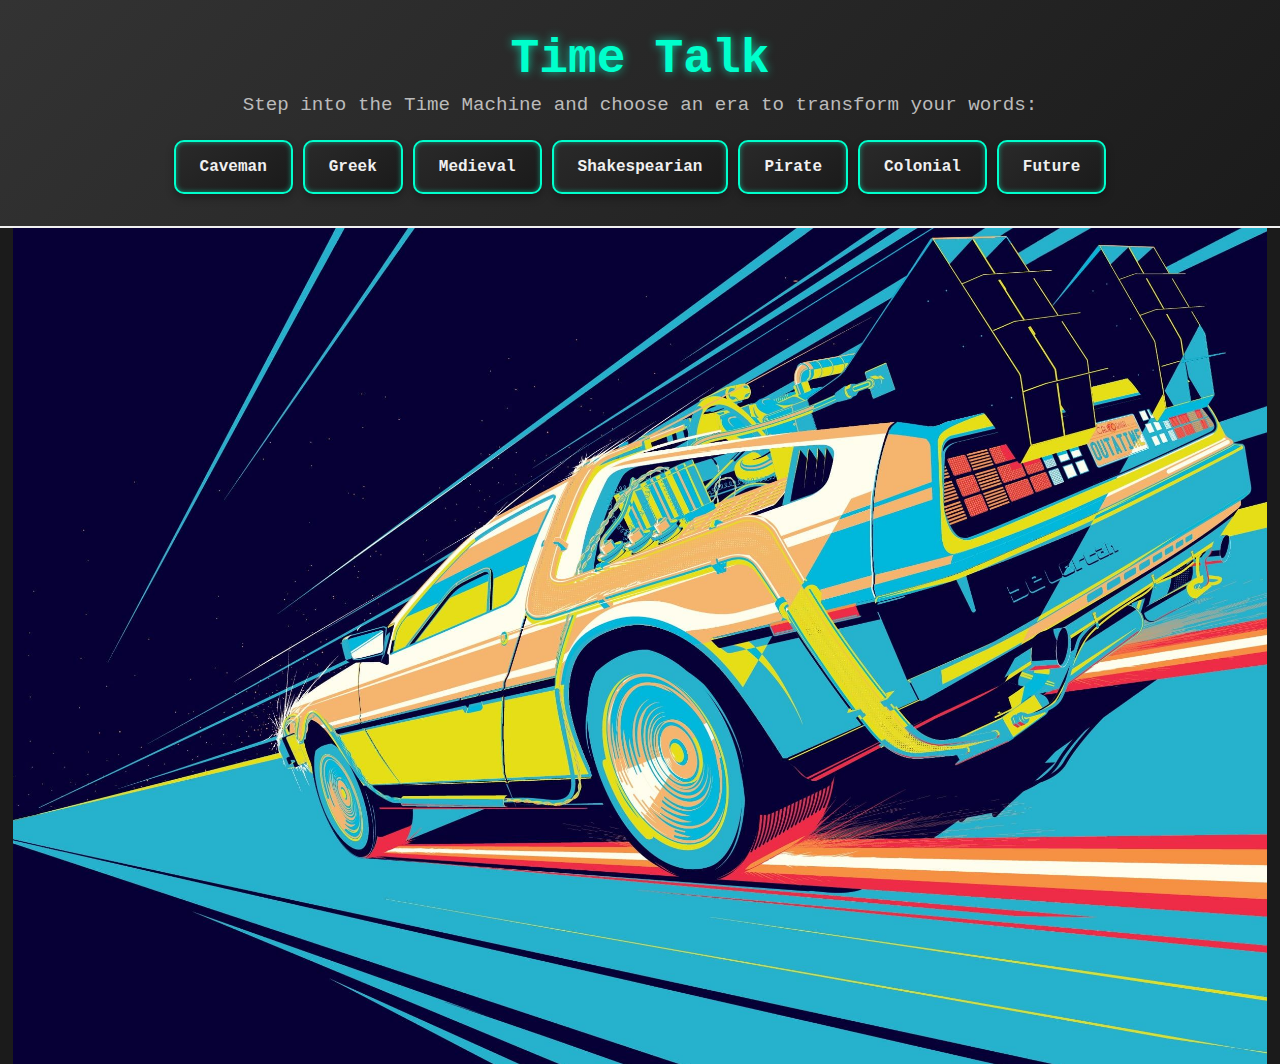
==== frontend/index.html @ 8420163e "fixing links" ====
<!DOCTYPE html>
<html lang="en">
<head>
    <meta charset="UTF-8">
    <meta name="viewport" content="width=device-width, initial-scale=1.0">
    <title>Time Talk</title>
    <link rel="stylesheet" href="Home.css">
</head>
<body>

    <!-- Header with Buttons for Each Time Period -->
    <header>
        <h1><a href="index.html" class="home-link">Time Talk</a></h1>    
        <p>Step into the Time Machine and choose an era to transform your words:</p>
        <div class="button-container">
            <a href="./src/Dialects/Caveman/caveman.html" class="period-button">Caveman</a>
            <a href="./src/Dialects/Greek/greek.html" class="period-button">Greek</a>
            <a href="./src/Dialects/Medieval/medieval.html" class="period-button">Medieval</a>
            <a href="./src/Dialects/Shakespearian/shakespearian.html" class="period-button">Shakespearian</a>
            <a href="./src/Dialects/Pirate/pirate.html" class="period-button">Pirate</a>
            <a href="./src/Dialects/Colonial/colonial.html" class="period-button">Colonial</a>
            <a href="./src/Dialects/Future/future.html" class="period-button">Future</a>
        </div>
    </header>

    <section id="slideshow">
        <div class="slideshow-container">
            <img id="slideshow-image" src="./src/photos/home.jpg" alt="Slideshow Image">
        </div>
    </section>

    <script>
// Array of images
const images = [
    "photos/caveman.jpg",
    "photos/greek.jpg",
    "photos/medieval.avif",
    "photos/shakespearian.jpg",
    "photos/pirate.avif",
    "photos/colonial.webp",
    "photos/modern.webp",
    "photos/future.webp"
];

let currentIndex = 0;

// Fade in the first image on page load
window.addEventListener("load", () => {
    const slideshowImage = document.getElementById("slideshow-image");
    slideshowImage.style.opacity = 1; // Trigger initial fade-in on load
});

function updateSlideshow() {
    const slideshowImage = document.getElementById("slideshow-image");

    if (slideshowImage) {
        // Fade out the current image
        slideshowImage.style.opacity = 0;

        // After fade-out, update the image source and fade in
        setTimeout(() => {
            slideshowImage.src = images[currentIndex];
            slideshowImage.alt = `Image of ${images[currentIndex].split('/').pop().split('.')[0]}`;
            slideshowImage.style.opacity = 1;

            // Move to the next image
            currentIndex = (currentIndex + 1) % images.length;
        }, 1500); // Wait for fade-out before changing the image
    }
}

// Run the update function every 4 seconds
setInterval(updateSlideshow, 4000);
    </script>
</html>
---- frontend/Home.css ----
/* Universal Reset */
* {
    margin: 0;
    padding: 0;
    box-sizing: border-box;
}

/* Body Styling */
body {
    font-family: 'Courier New', Courier, monospace;
    background-color: #1b1b1b;
    color: #f0f0f0;
    text-align: center;
    display: flex;
    flex-direction: column;
    align-items: center;
    min-height: 100vh;
}

/* Header Styling */
header {
    padding: 2rem;
    border-bottom: 2px solid #f0f0f0;
    background: linear-gradient(135deg, #333, #1b1b1b);
    width: 100%;
    text-align: center;
}

h1 {
    font-size: 3rem;
    margin-bottom: 0.5rem;
    color: #00ffcc;
    text-shadow: 0 0 10px rgba(0, 255, 204, 0.7);
}

p {
    font-size: 1.2rem;
    margin-bottom: 1.5rem;
    color: #bbb;
}

.home-link {
    text-decoration: none;
    color: inherit; /* Matches the current text color */
}

.home-link:hover {
    color: #00ffcc; /* Optional hover effect */
}

/* Button Container */
.button-container {
    display: flex;
    flex-wrap: wrap;
    gap: 10px;
    justify-content: center;
}

/* Time Period Button Styling */
.period-button {
    padding: 1rem 1.5rem;
    font-size: 1rem;
    font-weight: bold;
    color: #f0f0f0;
    text-decoration: none;
    border-radius: 10px;
    background: linear-gradient(145deg, #2a2a2a, #1a1a1a);
    border: 2px solid #00ffcc;
    transition: all 0.3s ease-in-out;
    box-shadow: 0 4px 8px rgba(0, 0, 0, 0.3), inset 0 0 5px rgba(0, 255, 204, 0.5);
}

/* Button Hover Effect */
.period-button:hover {
    background: #00ffcc;
    color: #1b1b1b;
    box-shadow: 0 4px 12px rgba(0, 255, 204, 0.7), inset 0 0 8px rgba(0, 0, 0, 0.5);
    transform: translateY(-2px);
}

/* Button Active Effect */
.period-button:active {
    transform: translateY(2px);
    box-shadow: 0 2px 6px rgba(0, 0, 0, 0.4), inset 0 0 5px rgba(0, 255, 204, 0.5);
}

/* Time Machine Animation */
@keyframes pulse {
    0%, 100% {
        text-shadow: 0 0 10px rgba(0, 255, 204, 0.7);
    }
    50% {
        text-shadow: 0 0 20px rgba(0, 255, 204, 1);
    }
}

h1 {
    animation: pulse 1.5s infinite;
}

/* Slideshow Container */
/* Slideshow Container */
#slideshow {
    display: flex;
    flex-direction: column;
    align-items: center;
    justify-content: center;
    text-align: center;
    color: #f0f0f0;
    height: 100%; /* Full viewport height */
    background-color: #1b1b1b;
}

#slideshow h2 {
    font-size: 2rem;
    margin-bottom: 1rem;
    text-shadow: 0 0 8px rgba(0, 255, 204, 0.7);
}

.slideshow-container {
    position: relative;
    width: 98vw;  /* Full viewport width */
    height: calc(100vh - 4rem); /* Adjust to fill most of the screen */
    overflow: hidden;
    display: flex;
    justify-content: center;
    align-items: center;
}

#slideshow-image {
    width: 100vw;  /* Stretch image to full width of the screen */
    height: auto;  /* Maintain aspect ratio */
    transition: opacity 1.5s ease-in-out; /* Smooth fade transition */
    opacity: 0;
}
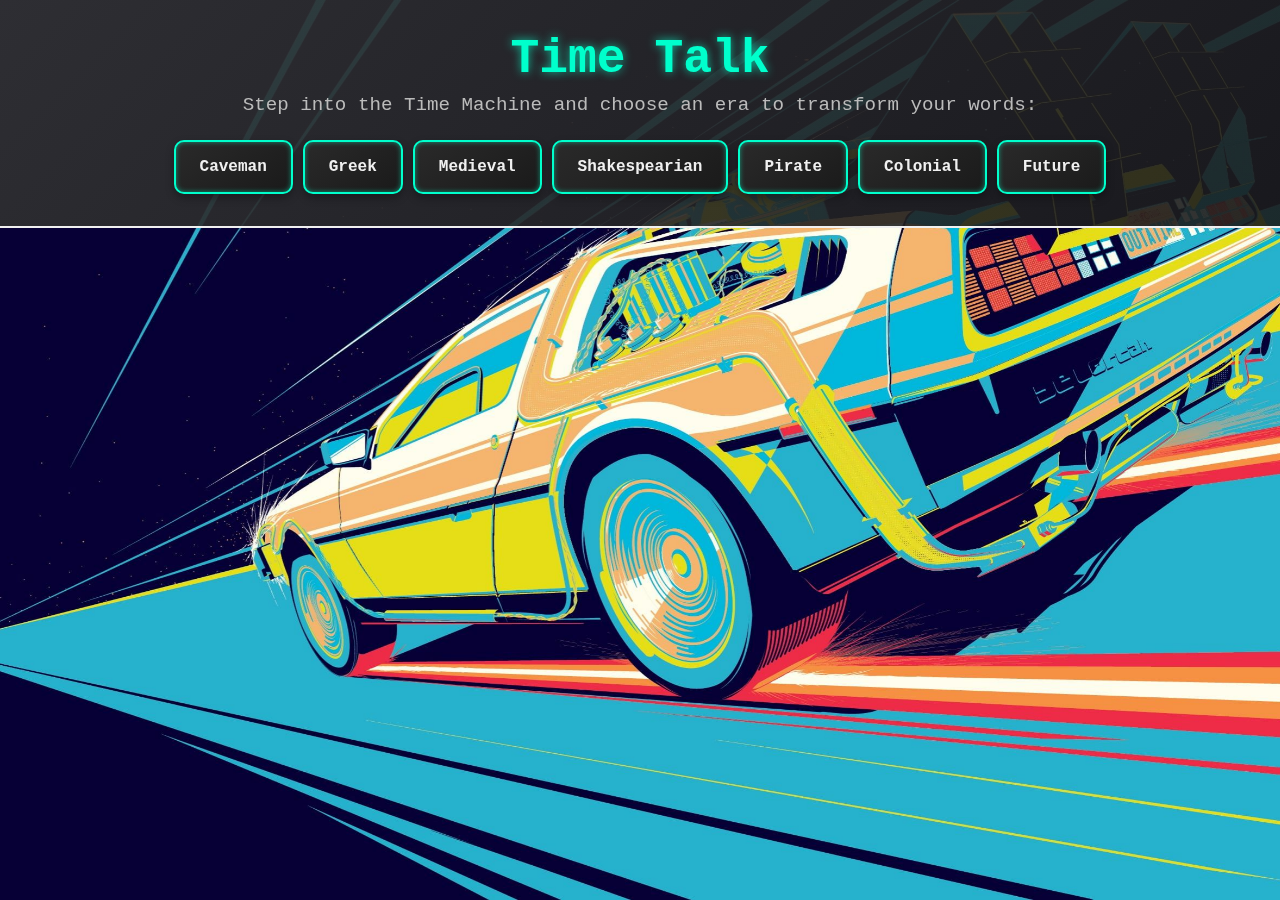
==== commit b3789016: "finishing html touches" ====
--- a/frontend/index.html
+++ b/frontend/index.html
@@ -7,69 +7,65 @@
     <link rel="stylesheet" href="Home.css">
 </head>
 <body>
-
-    <!-- Header with Buttons for Each Time Period -->
-    <header>
-        <h1><a href="index.html" class="home-link">Time Talk</a></h1>    
-        <p>Step into the Time Machine and choose an era to transform your words:</p>
-        <div class="button-container">
-            <a href="./src/Dialects/Caveman/caveman.html" class="period-button">Caveman</a>
-            <a href="./src/Dialects/Greek/greek.html" class="period-button">Greek</a>
-            <a href="./src/Dialects/Medieval/medieval.html" class="period-button">Medieval</a>
-            <a href="./src/Dialects/Shakespearian/shakespearian.html" class="period-button">Shakespearian</a>
-            <a href="./src/Dialects/Pirate/pirate.html" class="period-button">Pirate</a>
-            <a href="./src/Dialects/Colonial/colonial.html" class="period-button">Colonial</a>
-            <a href="./src/Dialects/Future/future.html" class="period-button">Future</a>
-        </div>
-    </header>
-
-    <section id="slideshow">
+    <div id="slideshow">
         <div class="slideshow-container">
             <img id="slideshow-image" src="./src/photos/home.jpg" alt="Slideshow Image">
         </div>
-    </section>
+    </div>
+    
+    <div class="content-wrapper">
+        <header>
+            <h1><a href="./index.html" class="home-link">Time Talk</a></h1>    
+            <p>Step into the Time Machine and choose an era to transform your words:</p>
+            <div class="button-container">
+                <a href="./src/Dialects/Caveman/caveman.html" class="period-button">Caveman</a>
+                <a href="./src/Dialects/Greek/greek.html" class="period-button">Greek</a>
+                <a href="./src/Dialects/Medieval/medieval.html" class="period-button">Medieval</a>
+                <a href="./src/Dialects/Shakespearian/shakespearian.html" class="period-button">Shakespearian</a>
+                <a href="./src/Dialects/Pirate/pirate.html" class="period-button">Pirate</a>
+                <a href="./src/Dialects/Colonial/colonial.html" class="period-button">Colonial</a>
+                <a href="./src/Dialects/Future/future.html" class="period-button">Future</a>
+            </div>
+        </header>
+    </div>
 
     <script>
-// Array of images
-const images = [
-    "photos/caveman.jpg",
-    "photos/greek.jpg",
-    "photos/medieval.avif",
-    "photos/shakespearian.jpg",
-    "photos/pirate.avif",
-    "photos/colonial.webp",
-    "photos/modern.webp",
-    "photos/future.webp"
-];
+        // Array of images
+        const images = [
+            "./src/photos/caveman.jpg",
+            "./src/photos/greek.jpg",
+            "./src/photos/medieval.avif",
+            "./src/photos/shakespearian.jpg",
+            "./src/photos/pirate.avif",
+            "./src/photos/colonial.webp",
+            "./src/photos/modern.webp",
+            "./src/photos/future.webp"
+        ];
 
-let currentIndex = 0;
+        let currentIndex = 0;
 
-// Fade in the first image on page load
-window.addEventListener("load", () => {
-    const slideshowImage = document.getElementById("slideshow-image");
-    slideshowImage.style.opacity = 1; // Trigger initial fade-in on load
-});
+        // Fade in the first image on page load
+        window.addEventListener("load", () => {
+            const slideshowImage = document.getElementById("slideshow-image");
+            slideshowImage.style.opacity = 1;
+        });
 
-function updateSlideshow() {
-    const slideshowImage = document.getElementById("slideshow-image");
+        function updateSlideshow() {
+            const slideshowImage = document.getElementById("slideshow-image");
 
-    if (slideshowImage) {
-        // Fade out the current image
-        slideshowImage.style.opacity = 0;
+            if (slideshowImage) {
+                slideshowImage.style.opacity = 0;
 
-        // After fade-out, update the image source and fade in
-        setTimeout(() => {
-            slideshowImage.src = images[currentIndex];
-            slideshowImage.alt = `Image of ${images[currentIndex].split('/').pop().split('.')[0]}`;
-            slideshowImage.style.opacity = 1;
+                setTimeout(() => {
+                    slideshowImage.src = images[currentIndex];
+                    slideshowImage.alt = `Image of ${images[currentIndex].split('/').pop().split('.')[0]}`;
+                    slideshowImage.style.opacity = 1;
+                    currentIndex = (currentIndex + 1) % images.length;
+                }, 1500);
+            }
+        }
 
-            // Move to the next image
-            currentIndex = (currentIndex + 1) % images.length;
-        }, 1500); // Wait for fade-out before changing the image
-    }
-}
-
-// Run the update function every 4 seconds
-setInterval(updateSlideshow, 4000);
+        setInterval(updateSlideshow, 4000);
     </script>
+</body>
 </html>--- a/frontend/Home.css
+++ b/frontend/Home.css
@@ -8,20 +8,28 @@
 /* Body Styling */
 body {
     font-family: 'Courier New', Courier, monospace;
-    background-color: #1b1b1b;
     color: #f0f0f0;
     text-align: center;
-    display: flex;
-    flex-direction: column;
-    align-items: center;
-    min-height: 100vh;
+    margin: 0;
+    padding: 0;
+    overflow: hidden;
+    width: 100vw;
+    height: 100vh;
+    position: relative;
+}
+
+/* Content Wrapper */
+.content-wrapper {
+    position: relative;
+    z-index: 2;
+    width: 100%;
 }
 
 /* Header Styling */
 header {
     padding: 2rem;
     border-bottom: 2px solid #f0f0f0;
-    background: linear-gradient(135deg, #333, #1b1b1b);
+    background: linear-gradient(135deg, rgba(51, 51, 51, 0.9), rgba(27, 27, 27, 0.9));
     width: 100%;
     text-align: center;
 }
@@ -31,6 +39,7 @@
     margin-bottom: 0.5rem;
     color: #00ffcc;
     text-shadow: 0 0 10px rgba(0, 255, 204, 0.7);
+    animation: pulse 1.5s infinite;
 }
 
 p {
@@ -41,11 +50,11 @@
 
 .home-link {
     text-decoration: none;
-    color: inherit; /* Matches the current text color */
+    color: inherit;
 }
 
 .home-link:hover {
-    color: #00ffcc; /* Optional hover effect */
+    color: #00ffcc;
 }
 
 /* Button Container */
@@ -68,6 +77,7 @@
     border: 2px solid #00ffcc;
     transition: all 0.3s ease-in-out;
     box-shadow: 0 4px 8px rgba(0, 0, 0, 0.3), inset 0 0 5px rgba(0, 255, 204, 0.5);
+    cursor: pointer;
 }
 
 /* Button Hover Effect */
@@ -94,42 +104,39 @@
     }
 }
 
-h1 {
-    animation: pulse 1.5s infinite;
-}
-
-/* Slideshow Container */
 /* Slideshow Container */
 #slideshow {
-    display: flex;
-    flex-direction: column;
-    align-items: center;
-    justify-content: center;
-    text-align: center;
-    color: #f0f0f0;
-    height: 100%; /* Full viewport height */
-    background-color: #1b1b1b;
-}
-
-#slideshow h2 {
-    font-size: 2rem;
-    margin-bottom: 1rem;
-    text-shadow: 0 0 8px rgba(0, 255, 204, 0.7);
+    position: fixed;
+    top: 0;
+    left: 0;
+    right: 0;
+    bottom: 0;
+    width: 100vw;
+    height: 100vh;
+    margin: 0;
+    padding: 0;
+    z-index: 1;
 }
 
 .slideshow-container {
-    position: relative;
-    width: 98vw;  /* Full viewport width */
-    height: calc(100vh - 4rem); /* Adjust to fill most of the screen */
-    overflow: hidden;
-    display: flex;
-    justify-content: center;
-    align-items: center;
+    position: absolute;
+    top: 0;
+    left: 0;
+    width: 100vw;
+    height: 100vh;
+    margin: 0;
+    padding: 0;
 }
 
 #slideshow-image {
-    width: 100vw;  /* Stretch image to full width of the screen */
-    height: auto;  /* Maintain aspect ratio */
-    transition: opacity 1.5s ease-in-out; /* Smooth fade transition */
+    position: absolute;
+    top: 0;
+    left: 0;
+    width: 100vw;
+    height: 100vh;
+    object-fit: cover;
+    transition: opacity 1.5s ease-in-out;
     opacity: 0;
-}
+    margin: 0;
+    padding: 0;
+}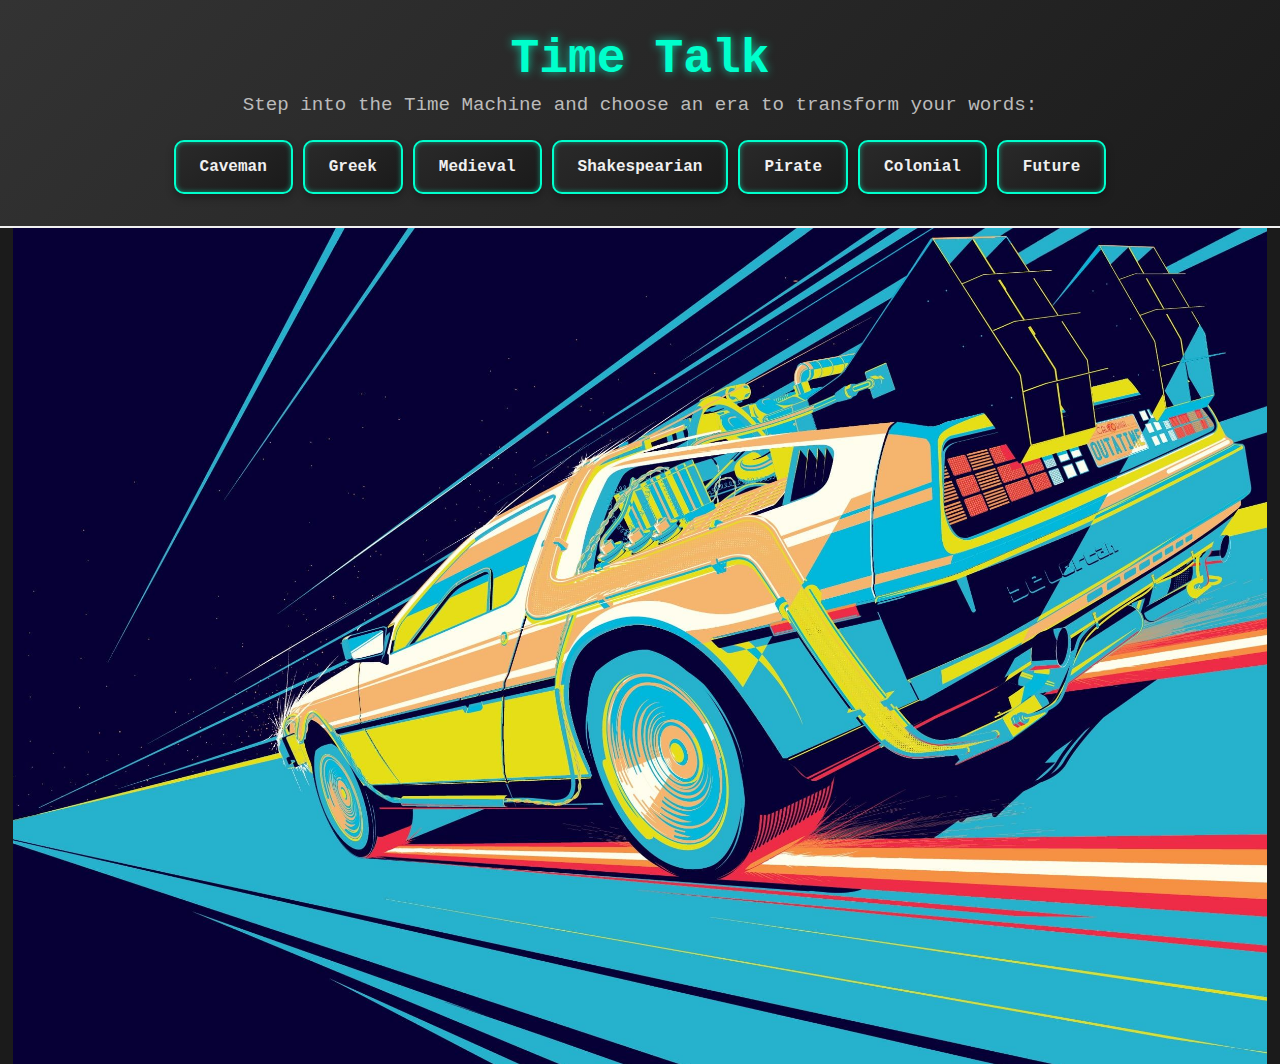
==== commit d3ea27fe: "undoing html changes" ====
--- a/frontend/index.html
+++ b/frontend/index.html
@@ -7,65 +7,69 @@
     <link rel="stylesheet" href="Home.css">
 </head>
 <body>
-    <div id="slideshow">
+
+    <!-- Header with Buttons for Each Time Period -->
+    <header>
+        <h1><a href="./index.html" class="home-link">Time Talk</a></h1>    
+        <p>Step into the Time Machine and choose an era to transform your words:</p>
+        <div class="button-container">
+            <a href="./src/Dialects/Caveman/caveman.html" class="period-button">Caveman</a>
+            <a href="./src/Dialects/Greek/greek.html" class="period-button">Greek</a>
+            <a href="./src/Dialects/Medieval/medieval.html" class="period-button">Medieval</a>
+            <a href="./src/Dialects/Shakespearian/shakespearian.html" class="period-button">Shakespearian</a>
+            <a href="./src/Dialects/Pirate/pirate.html" class="period-button">Pirate</a>
+            <a href="./src/Dialects/Colonial/colonial.html" class="period-button">Colonial</a>
+            <a href="./src/Dialects/Future/future.html" class="period-button">Future</a>
+        </div>
+    </header>
+
+    <section id="slideshow">
         <div class="slideshow-container">
             <img id="slideshow-image" src="./src/photos/home.jpg" alt="Slideshow Image">
         </div>
-    </div>
-    
-    <div class="content-wrapper">
-        <header>
-            <h1><a href="./index.html" class="home-link">Time Talk</a></h1>    
-            <p>Step into the Time Machine and choose an era to transform your words:</p>
-            <div class="button-container">
-                <a href="./src/Dialects/Caveman/caveman.html" class="period-button">Caveman</a>
-                <a href="./src/Dialects/Greek/greek.html" class="period-button">Greek</a>
-                <a href="./src/Dialects/Medieval/medieval.html" class="period-button">Medieval</a>
-                <a href="./src/Dialects/Shakespearian/shakespearian.html" class="period-button">Shakespearian</a>
-                <a href="./src/Dialects/Pirate/pirate.html" class="period-button">Pirate</a>
-                <a href="./src/Dialects/Colonial/colonial.html" class="period-button">Colonial</a>
-                <a href="./src/Dialects/Future/future.html" class="period-button">Future</a>
-            </div>
-        </header>
-    </div>
+    </section>
 
     <script>
-        // Array of images
-        const images = [
-            "./src/photos/caveman.jpg",
-            "./src/photos/greek.jpg",
-            "./src/photos/medieval.avif",
-            "./src/photos/shakespearian.jpg",
-            "./src/photos/pirate.avif",
-            "./src/photos/colonial.webp",
-            "./src/photos/modern.webp",
-            "./src/photos/future.webp"
-        ];
+// Array of images
+const images = [
+    "./src/photos/caveman.jpg",
+    "./src/photos/greek.jpg",
+    "./src/photos/medieval.avif",
+    "./src/photos/shakespearian.jpg",
+    "./src/photos/pirate.avif",
+    "./src/photos/colonial.webp",
+    "./src/photos/modern.webp",
+    "./src/photos/future.webp"
+];
 
-        let currentIndex = 0;
+let currentIndex = 0;
 
-        // Fade in the first image on page load
-        window.addEventListener("load", () => {
-            const slideshowImage = document.getElementById("slideshow-image");
+// Fade in the first image on page load
+window.addEventListener("load", () => {
+    const slideshowImage = document.getElementById("slideshow-image");
+    slideshowImage.style.opacity = 1; // Trigger initial fade-in on load
+});
+
+function updateSlideshow() {
+    const slideshowImage = document.getElementById("slideshow-image");
+
+    if (slideshowImage) {
+        // Fade out the current image
+        slideshowImage.style.opacity = 0;
+
+        // After fade-out, update the image source and fade in
+        setTimeout(() => {
+            slideshowImage.src = images[currentIndex];
+            slideshowImage.alt = `Image of ${images[currentIndex].split('/').pop().split('.')[0]}`;
             slideshowImage.style.opacity = 1;
-        });
 
-        function updateSlideshow() {
-            const slideshowImage = document.getElementById("slideshow-image");
+            // Move to the next image
+            currentIndex = (currentIndex + 1) % images.length;
+        }, 1500); // Wait for fade-out before changing the image
+    }
+}
 
-            if (slideshowImage) {
-                slideshowImage.style.opacity = 0;
-
-                setTimeout(() => {
-                    slideshowImage.src = images[currentIndex];
-                    slideshowImage.alt = `Image of ${images[currentIndex].split('/').pop().split('.')[0]}`;
-                    slideshowImage.style.opacity = 1;
-                    currentIndex = (currentIndex + 1) % images.length;
-                }, 1500);
-            }
-        }
-
-        setInterval(updateSlideshow, 4000);
+// Run the update function every 4 seconds
+setInterval(updateSlideshow, 4000);
     </script>
-</body>
 </html>--- a/frontend/Home.css
+++ b/frontend/Home.css
@@ -8,28 +8,20 @@
 /* Body Styling */
 body {
     font-family: 'Courier New', Courier, monospace;
+    background-color: #1b1b1b;
     color: #f0f0f0;
     text-align: center;
-    margin: 0;
-    padding: 0;
-    overflow: hidden;
-    width: 100vw;
-    height: 100vh;
-    position: relative;
-}
-
-/* Content Wrapper */
-.content-wrapper {
-    position: relative;
-    z-index: 2;
-    width: 100%;
+    display: flex;
+    flex-direction: column;
+    align-items: center;
+    min-height: 100vh;
 }
 
 /* Header Styling */
 header {
     padding: 2rem;
     border-bottom: 2px solid #f0f0f0;
-    background: linear-gradient(135deg, rgba(51, 51, 51, 0.9), rgba(27, 27, 27, 0.9));
+    background: linear-gradient(135deg, #333, #1b1b1b);
     width: 100%;
     text-align: center;
 }
@@ -39,7 +31,6 @@
     margin-bottom: 0.5rem;
     color: #00ffcc;
     text-shadow: 0 0 10px rgba(0, 255, 204, 0.7);
-    animation: pulse 1.5s infinite;
 }
 
 p {
@@ -54,7 +45,7 @@
 }
 
 .home-link:hover {
-    color: #00ffcc;
+    color: #00ffcc; 
 }
 
 /* Button Container */
@@ -77,7 +68,6 @@
     border: 2px solid #00ffcc;
     transition: all 0.3s ease-in-out;
     box-shadow: 0 4px 8px rgba(0, 0, 0, 0.3), inset 0 0 5px rgba(0, 255, 204, 0.5);
-    cursor: pointer;
 }
 
 /* Button Hover Effect */
@@ -104,39 +94,41 @@
     }
 }
 
+h1 {
+    animation: pulse 1.5s infinite;
+}
+
 /* Slideshow Container */
 #slideshow {
-    position: fixed;
-    top: 0;
-    left: 0;
-    right: 0;
-    bottom: 0;
-    width: 100vw;
-    height: 100vh;
-    margin: 0;
-    padding: 0;
-    z-index: 1;
+    display: flex;
+    flex-direction: column;
+    align-items: center;
+    justify-content: center;
+    text-align: center;
+    color: #f0f0f0;
+    height: 100%; 
+    background-color: #1b1b1b;
+}
+
+#slideshow h2 {
+    font-size: 2rem;
+    margin-bottom: 1rem;
+    text-shadow: 0 0 8px rgba(0, 255, 204, 0.7);
 }
 
 .slideshow-container {
-    position: absolute;
-    top: 0;
-    left: 0;
-    width: 100vw;
-    height: 100vh;
-    margin: 0;
-    padding: 0;
+    position: relative;
+    width: 98vw; 
+    height: calc(100vh - 4rem); 
+    overflow: hidden;
+    display: flex;
+    justify-content: center;
+    align-items: center;
 }
 
 #slideshow-image {
-    position: absolute;
-    top: 0;
-    left: 0;
-    width: 100vw;
-    height: 100vh;
-    object-fit: cover;
-    transition: opacity 1.5s ease-in-out;
+    width: 100vw;  
+    height: auto;
+    transition: opacity 1.5s ease-in-out; 
     opacity: 0;
-    margin: 0;
-    padding: 0;
-}+}
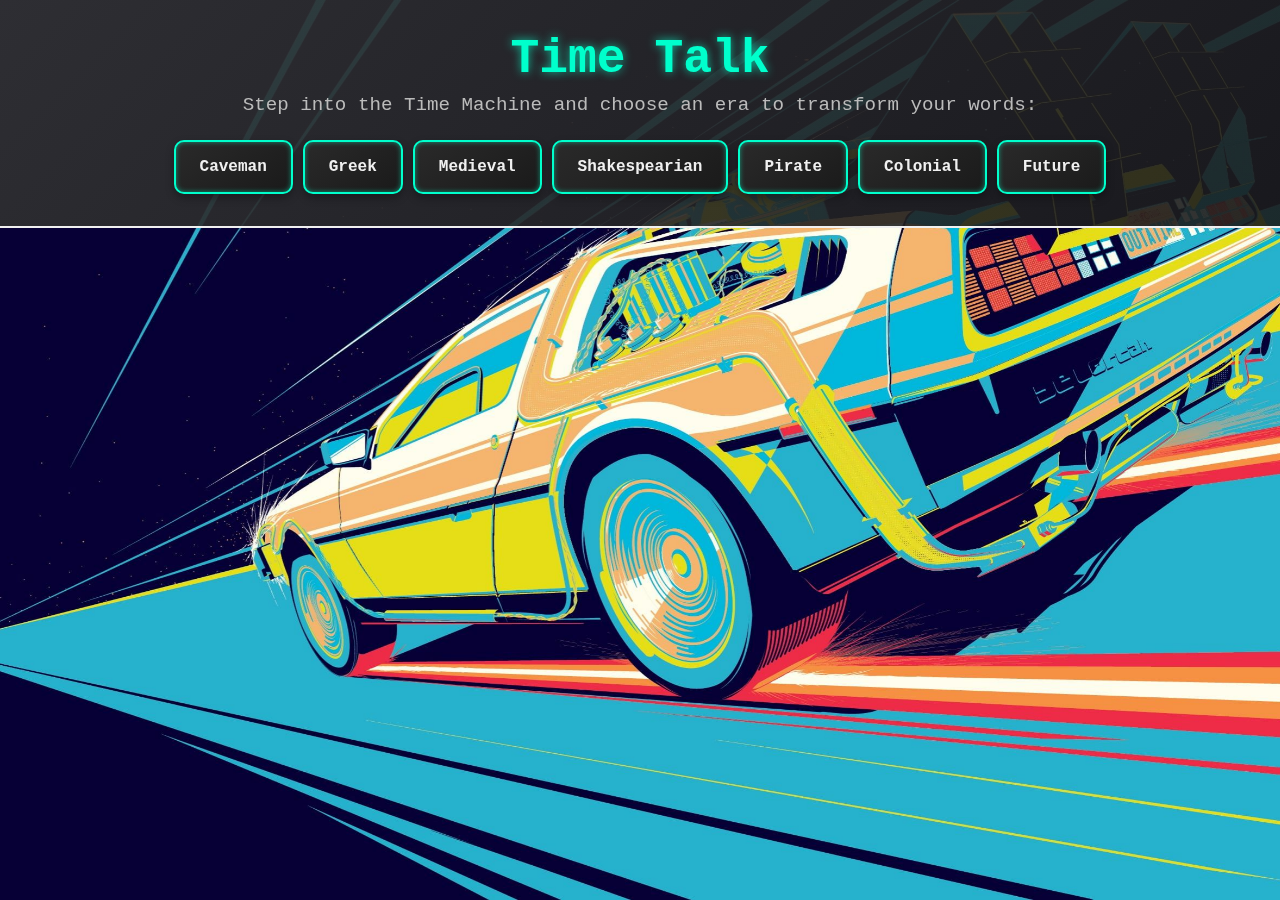
==== commit 06665292: "fixing html for the last time" ====
--- a/frontend/index.html
+++ b/frontend/index.html
@@ -7,69 +7,65 @@
     <link rel="stylesheet" href="Home.css">
 </head>
 <body>
-
-    <!-- Header with Buttons for Each Time Period -->
-    <header>
-        <h1><a href="./index.html" class="home-link">Time Talk</a></h1>    
-        <p>Step into the Time Machine and choose an era to transform your words:</p>
-        <div class="button-container">
-            <a href="./src/Dialects/Caveman/caveman.html" class="period-button">Caveman</a>
-            <a href="./src/Dialects/Greek/greek.html" class="period-button">Greek</a>
-            <a href="./src/Dialects/Medieval/medieval.html" class="period-button">Medieval</a>
-            <a href="./src/Dialects/Shakespearian/shakespearian.html" class="period-button">Shakespearian</a>
-            <a href="./src/Dialects/Pirate/pirate.html" class="period-button">Pirate</a>
-            <a href="./src/Dialects/Colonial/colonial.html" class="period-button">Colonial</a>
-            <a href="./src/Dialects/Future/future.html" class="period-button">Future</a>
-        </div>
-    </header>
-
-    <section id="slideshow">
+    <div id="slideshow">
         <div class="slideshow-container">
             <img id="slideshow-image" src="./src/photos/home.jpg" alt="Slideshow Image">
         </div>
-    </section>
+    </div>
+    
+    <div class="content-wrapper">
+        <header>
+            <h1><a href="./index.html" class="home-link">Time Talk</a></h1>    
+            <p>Step into the Time Machine and choose an era to transform your words:</p>
+            <div class="button-container">
+                <a href="./src/Dialects/Caveman/caveman.html" class="period-button">Caveman</a>
+                <a href="./src/Dialects/Greek/greek.html" class="period-button">Greek</a>
+                <a href="./src/Dialects/Medieval/medieval.html" class="period-button">Medieval</a>
+                <a href="./src/Dialects/Shakespearian/shakespearian.html" class="period-button">Shakespearian</a>
+                <a href="./src/Dialects/Pirate/pirate.html" class="period-button">Pirate</a>
+                <a href="./src/Dialects/Colonial/colonial.html" class="period-button">Colonial</a>
+                <a href="./src/Dialects/Future/future.html" class="period-button">Future</a>
+            </div>
+        </header>
+    </div>
 
     <script>
-// Array of images
-const images = [
-    "./src/photos/caveman.jpg",
-    "./src/photos/greek.jpg",
-    "./src/photos/medieval.avif",
-    "./src/photos/shakespearian.jpg",
-    "./src/photos/pirate.avif",
-    "./src/photos/colonial.webp",
-    "./src/photos/modern.webp",
-    "./src/photos/future.webp"
-];
+        // Array of images
+        const images = [
+            "./src/photos/caveman.jpg",
+            "./src/photos/greek.jpg",
+            "./src/photos/medieval.avif",
+            "./src/photos/shakespearian.jpg",
+            "./src/photos/pirate.avif",
+            "./src/photos/colonial.webp",
+            "./src/photos/modern.webp",
+            "./src/photos/future.webp"
+        ];
 
-let currentIndex = 0;
+        let currentIndex = 0;
 
-// Fade in the first image on page load
-window.addEventListener("load", () => {
-    const slideshowImage = document.getElementById("slideshow-image");
-    slideshowImage.style.opacity = 1; // Trigger initial fade-in on load
-});
+        // Fade in the first image on page load
+        window.addEventListener("load", () => {
+            const slideshowImage = document.getElementById("slideshow-image");
+            slideshowImage.style.opacity = 1;
+        });
 
-function updateSlideshow() {
-    const slideshowImage = document.getElementById("slideshow-image");
+        function updateSlideshow() {
+            const slideshowImage = document.getElementById("slideshow-image");
 
-    if (slideshowImage) {
-        // Fade out the current image
-        slideshowImage.style.opacity = 0;
+            if (slideshowImage) {
+                slideshowImage.style.opacity = 0;
 
-        // After fade-out, update the image source and fade in
-        setTimeout(() => {
-            slideshowImage.src = images[currentIndex];
-            slideshowImage.alt = `Image of ${images[currentIndex].split('/').pop().split('.')[0]}`;
-            slideshowImage.style.opacity = 1;
+                setTimeout(() => {
+                    slideshowImage.src = images[currentIndex];
+                    slideshowImage.alt = `Image of ${images[currentIndex].split('/').pop().split('.')[0]}`;
+                    slideshowImage.style.opacity = 1;
+                    currentIndex = (currentIndex + 1) % images.length;
+                }, 1500);
+            }
+        }
 
-            // Move to the next image
-            currentIndex = (currentIndex + 1) % images.length;
-        }, 1500); // Wait for fade-out before changing the image
-    }
-}
-
-// Run the update function every 4 seconds
-setInterval(updateSlideshow, 4000);
+        setInterval(updateSlideshow, 4000);
     </script>
+</body>
 </html>--- a/frontend/Home.css
+++ b/frontend/Home.css
@@ -8,20 +8,28 @@
 /* Body Styling */
 body {
     font-family: 'Courier New', Courier, monospace;
-    background-color: #1b1b1b;
     color: #f0f0f0;
     text-align: center;
-    display: flex;
-    flex-direction: column;
-    align-items: center;
-    min-height: 100vh;
+    margin: 0;
+    padding: 0;
+    overflow: hidden;
+    width: 100vw;
+    height: 100vh;
+    position: relative;
+}
+
+/* Content Wrapper */
+.content-wrapper {
+    position: relative;
+    z-index: 2;
+    width: 100%;
 }
 
 /* Header Styling */
 header {
     padding: 2rem;
     border-bottom: 2px solid #f0f0f0;
-    background: linear-gradient(135deg, #333, #1b1b1b);
+    background: linear-gradient(135deg, rgba(51, 51, 51, 0.9), rgba(27, 27, 27, 0.9));
     width: 100%;
     text-align: center;
 }
@@ -31,6 +39,7 @@
     margin-bottom: 0.5rem;
     color: #00ffcc;
     text-shadow: 0 0 10px rgba(0, 255, 204, 0.7);
+    animation: pulse 1.5s infinite;
 }
 
 p {
@@ -45,7 +54,7 @@
 }
 
 .home-link:hover {
-    color: #00ffcc; 
+    color: #00ffcc;
 }
 
 /* Button Container */
@@ -68,6 +77,7 @@
     border: 2px solid #00ffcc;
     transition: all 0.3s ease-in-out;
     box-shadow: 0 4px 8px rgba(0, 0, 0, 0.3), inset 0 0 5px rgba(0, 255, 204, 0.5);
+    cursor: pointer;
 }
 
 /* Button Hover Effect */
@@ -94,41 +104,39 @@
     }
 }
 
-h1 {
-    animation: pulse 1.5s infinite;
-}
-
 /* Slideshow Container */
 #slideshow {
-    display: flex;
-    flex-direction: column;
-    align-items: center;
-    justify-content: center;
-    text-align: center;
-    color: #f0f0f0;
-    height: 100%; 
-    background-color: #1b1b1b;
-}
-
-#slideshow h2 {
-    font-size: 2rem;
-    margin-bottom: 1rem;
-    text-shadow: 0 0 8px rgba(0, 255, 204, 0.7);
+    position: fixed;
+    top: 0;
+    left: 0;
+    right: 0;
+    bottom: 0;
+    width: 100vw;
+    height: 100vh;
+    margin: 0;
+    padding: 0;
+    z-index: 1;
 }
 
 .slideshow-container {
-    position: relative;
-    width: 98vw; 
-    height: calc(100vh - 4rem); 
-    overflow: hidden;
-    display: flex;
-    justify-content: center;
-    align-items: center;
+    position: absolute;
+    top: 0;
+    left: 0;
+    width: 100vw;
+    height: 100vh;
+    margin: 0;
+    padding: 0;
 }
 
 #slideshow-image {
-    width: 100vw;  
-    height: auto;
-    transition: opacity 1.5s ease-in-out; 
+    position: absolute;
+    top: 0;
+    left: 0;
+    width: 100vw;
+    height: 100vh;
+    object-fit: cover;
+    transition: opacity 1.5s ease-in-out;
     opacity: 0;
-}
+    margin: 0;
+    padding: 0;
+}